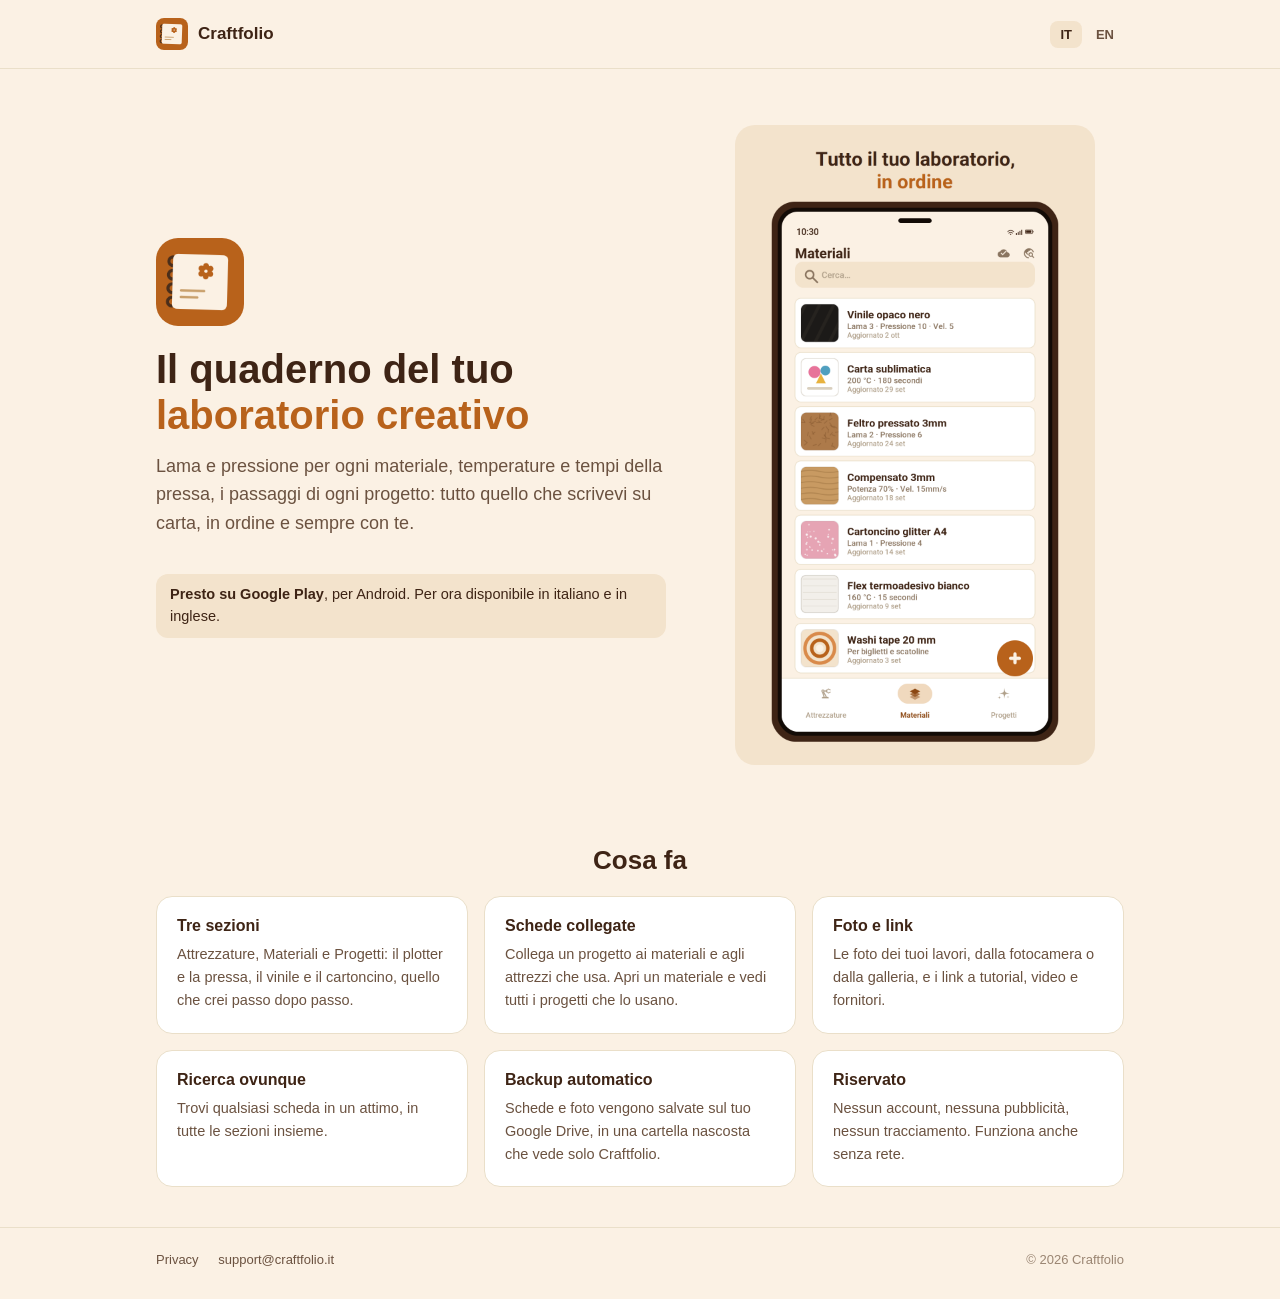
==== index.html @ da94c83a "feat: sito con home (it/en) e privacy policy" ====
<!doctype html>
<html lang="it">
<head>
<meta charset="utf-8">
<meta name="viewport" content="width=device-width, initial-scale=1">
<title>Craftfolio — Il quaderno del tuo laboratorio creativo</title>
<meta name="description" content="Craftfolio è l'app Android per gli appunti di chi fa crafting: impostazioni di lame e pressa, materiali e progetti collegati tra loro, foto, ricerca e backup su Google Drive.">
<link rel="icon" href="assets/icon.png">
<link rel="stylesheet" href="assets/style.css">
</head>
<body>

<header class="site">
  <div class="wrap">
    <a class="brand" href="">
      <img src="assets/icon.png" alt="">
      Craftfolio
    </a>
    <nav class="lang-switch">
      <a href="" class="active">IT</a>
      <a href="en/">EN</a>
    </nav>
  </div>
</header>

<section class="hero">
  <div class="wrap">
    <div>
      <img class="icon" src="assets/icon.png" alt="">
      <h1>Il quaderno del tuo <span>laboratorio creativo</span></h1>
      <p class="sub">Lama e pressione per ogni materiale, temperature e tempi della pressa, i passaggi di ogni progetto: tutto quello che scrivevi su carta, in ordine e sempre con te.</p>
      <p class="notice"><strong>Presto su Google Play</strong>, per Android. Per ora disponibile in italiano e in inglese.</p>
    </div>
    <div class="shot"><img src="assets/screen_materials_it.png" alt="Elenco dei materiali in Craftfolio"></div>
  </div>
</section>

<section>
  <div class="wrap">
    <h2>Cosa fa</h2>
    <div class="grid">
      <div class="card"><h3>Tre sezioni</h3><p>Attrezzature, Materiali e Progetti: il plotter e la pressa, il vinile e il cartoncino, quello che crei passo dopo passo.</p></div>
      <div class="card"><h3>Schede collegate</h3><p>Collega un progetto ai materiali e agli attrezzi che usa. Apri un materiale e vedi tutti i progetti che lo usano.</p></div>
      <div class="card"><h3>Foto e link</h3><p>Le foto dei tuoi lavori, dalla fotocamera o dalla galleria, e i link a tutorial, video e fornitori.</p></div>
      <div class="card"><h3>Ricerca ovunque</h3><p>Trovi qualsiasi scheda in un attimo, in tutte le sezioni insieme.</p></div>
      <div class="card"><h3>Backup automatico</h3><p>Schede e foto vengono salvate sul tuo Google Drive, in una cartella nascosta che vede solo Craftfolio.</p></div>
      <div class="card"><h3>Riservato</h3><p>Nessun account, nessuna pubblicità, nessun tracciamento. Funziona anche senza rete.</p></div>
    </div>
  </div>
</section>

<footer class="site">
  <div class="wrap">
    <div>
      <a href="privacy/">Privacy</a>
      <a href="mailto:support@craftfolio.it">support@craftfolio.it</a>
    </div>
    <div>© 2026 Craftfolio</div>
  </div>
</footer>

</body>
</html>
---- assets/style.css ----
:root {
  --bg: #fbf1e4;
  --surface: #ffffff;
  --surface-2: #f3e3cc;
  --accent: #b8621b;
  --accent-dark: #8c4813;
  --text: #3e2415;
  --text-2: #6b5240;
  --text-3: #9a8572;
  --line: #eadfc9;
}

@media (prefers-color-scheme: dark) {
  :root {
    --bg: #1d1510;
    --surface: #2a1f18;
    --surface-2: #362820;
    --accent: #e08a45;
    --accent-dark: #f0a76a;
    --text: #f6eadb;
    --text-2: #cdb9a5;
    --text-3: #9a8572;
    --line: #3d2e24;
  }
}

* { box-sizing: border-box; }

html, body {
  margin: 0;
  padding: 0;
  background: var(--bg);
  color: var(--text);
  font-family: -apple-system, BlinkMacSystemFont, "Segoe UI", Roboto, Helvetica, Arial, sans-serif;
}

a { color: var(--accent); }
img { max-width: 100%; display: block; }

.wrap { max-width: 1000px; margin: 0 auto; padding: 0 16px; }

/* Header */
header.site { padding: 18px 0; border-bottom: 1px solid var(--line); }
header.site .wrap {
  display: flex; align-items: center; justify-content: space-between; gap: 16px;
}
.brand {
  display: flex; align-items: center; gap: 10px;
  font-weight: 700; font-size: 17px; text-decoration: none; color: var(--text);
}
.brand img { width: 32px; height: 32px; border-radius: 8px; }
.lang-switch { display: flex; gap: 4px; font-size: 13px; }
.lang-switch a {
  padding: 6px 10px; border-radius: 8px; text-decoration: none;
  color: var(--text-2); font-weight: 600;
}
.lang-switch a.active { color: var(--text); background: var(--surface-2); }

/* Hero */
.hero { padding: 56px 0 40px; }
.hero .wrap {
  display: grid; grid-template-columns: 1.1fr 0.9fr; gap: 40px; align-items: center;
}
.hero .icon { width: 88px; height: 88px; border-radius: 22px; margin-bottom: 20px; }
.hero h1 { font-size: 40px; line-height: 1.15; margin: 0 0 14px; }
.hero h1 span { color: var(--accent); }
.hero p.sub { font-size: 18px; line-height: 1.6; color: var(--text-2); margin: 0 0 22px; }
.notice {
  display: inline-block; padding: 10px 14px; border-radius: 12px;
  background: var(--surface-2); color: var(--text); font-size: 14.5px; line-height: 1.5;
}
.hero .shot img { width: 100%; max-width: 360px; margin: 0 auto; border-radius: 20px; }

/* Sections */
section { padding: 40px 0; }
section h2 { font-size: 26px; margin: 0 0 20px; text-align: center; }
.grid { display: grid; grid-template-columns: repeat(3, 1fr); gap: 16px; }
.card {
  background: var(--surface); border: 1px solid var(--line);
  border-radius: 16px; padding: 20px;
}
.card h3 { margin: 0 0 8px; font-size: 16px; }
.card p { margin: 0; color: var(--text-2); font-size: 14.5px; line-height: 1.6; }

/* Footer */
footer.site {
  border-top: 1px solid var(--line); padding: 24px 0 32px;
  color: var(--text-3); font-size: 13px;
}
footer.site .wrap { display: flex; justify-content: space-between; gap: 16px; flex-wrap: wrap; }
footer.site a { color: var(--text-2); text-decoration: none; margin-right: 16px; }

/* Legal pages */
.legal { padding: 36px 0 56px; }
.legal .wrap { max-width: 760px; }
.legal h1 { font-size: 30px; margin: 0 0 6px; }
.legal .updated { color: var(--text-3); font-size: 13px; margin: 0 0 24px; }
.legal h2 { font-size: 18px; margin: 30px 0 10px; }
.legal p, .legal li { color: var(--text-2); font-size: 15px; line-height: 1.7; }
.legal strong { color: var(--text); }
.legal ul { padding-left: 20px; }
.legal hr { border: 0; border-top: 1px solid var(--line); margin: 48px 0 32px; }
.legal .other-lang { font-size: 14px; }

@media (max-width: 720px) {
  .hero { padding: 32px 0 24px; }
  .hero .wrap { grid-template-columns: 1fr; gap: 28px; }
  .hero h1 { font-size: 32px; }
  .grid { grid-template-columns: 1fr; }
}
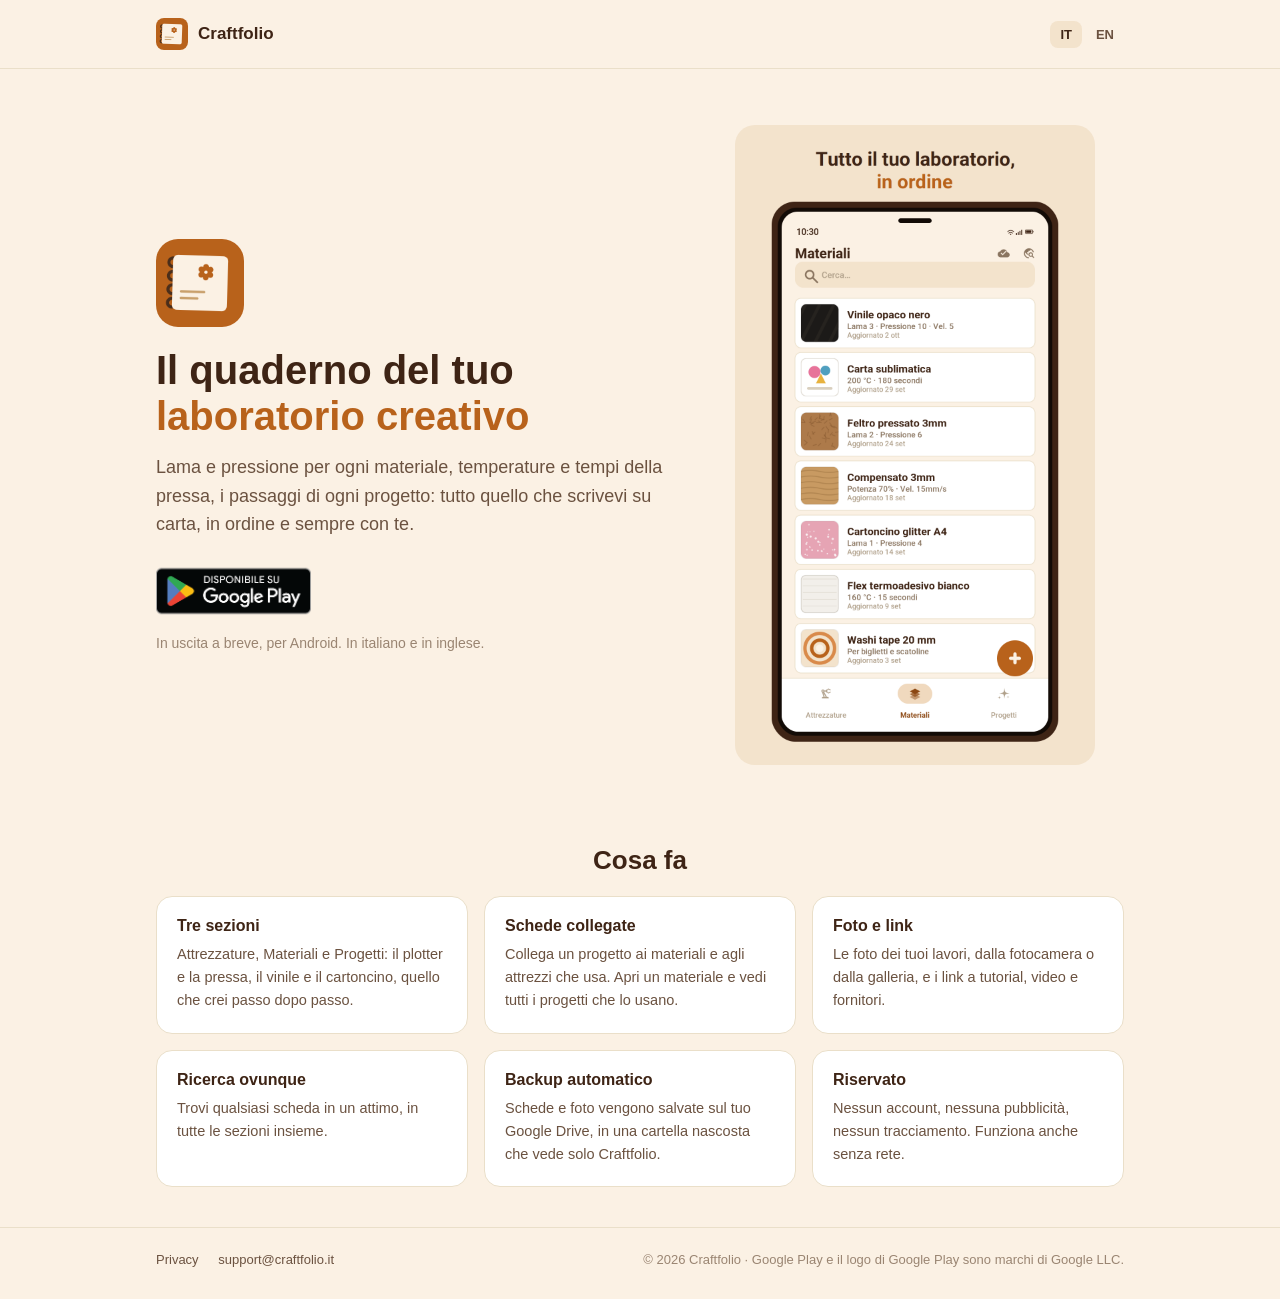
==== commit 8f5df711: "feat: badge di Google Play con link alla scheda dello store" ====
--- a/index.html
+++ b/index.html
@@ -29,7 +29,8 @@
       <img class="icon" src="assets/icon.png" alt="">
       <h1>Il quaderno del tuo <span>laboratorio creativo</span></h1>
       <p class="sub">Lama e pressione per ogni materiale, temperature e tempi della pressa, i passaggi di ogni progetto: tutto quello che scrivevi su carta, in ordine e sempre con te.</p>
-      <p class="notice"><strong>Presto su Google Play</strong>, per Android. Per ora disponibile in italiano e in inglese.</p>
+      <a class="store-badge" href="https://play.google.com/store/apps/details?id=it.craftfolio.app"><img src="assets/google_play_it.png" alt="Disponibile su Google Play"></a>
+      <p class="store-note">In uscita a breve, per Android. In italiano e in inglese.</p>
     </div>
     <div class="shot"><img src="assets/screen_materials_it.png" alt="Elenco dei materiali in Craftfolio"></div>
   </div>
@@ -55,7 +56,7 @@
       <a href="privacy/">Privacy</a>
       <a href="mailto:support@craftfolio.it">support@craftfolio.it</a>
     </div>
-    <div>© 2026 Craftfolio</div>
+    <div>© 2026 Craftfolio · Google Play e il logo di Google Play sono marchi di Google LLC.</div>
   </div>
 </footer>
 
--- a/assets/style.css
+++ b/assets/style.css
@@ -108,3 +108,8 @@
   .hero h1 { font-size: 32px; }
   .grid { grid-template-columns: 1fr; }
 }
+
+/* Google Play badge */
+.store-badge { display: inline-block; }
+.store-badge img { height: 60px; width: auto; }
+.store-note { margin: 10px 0 0; font-size: 14px; color: var(--text-3); }
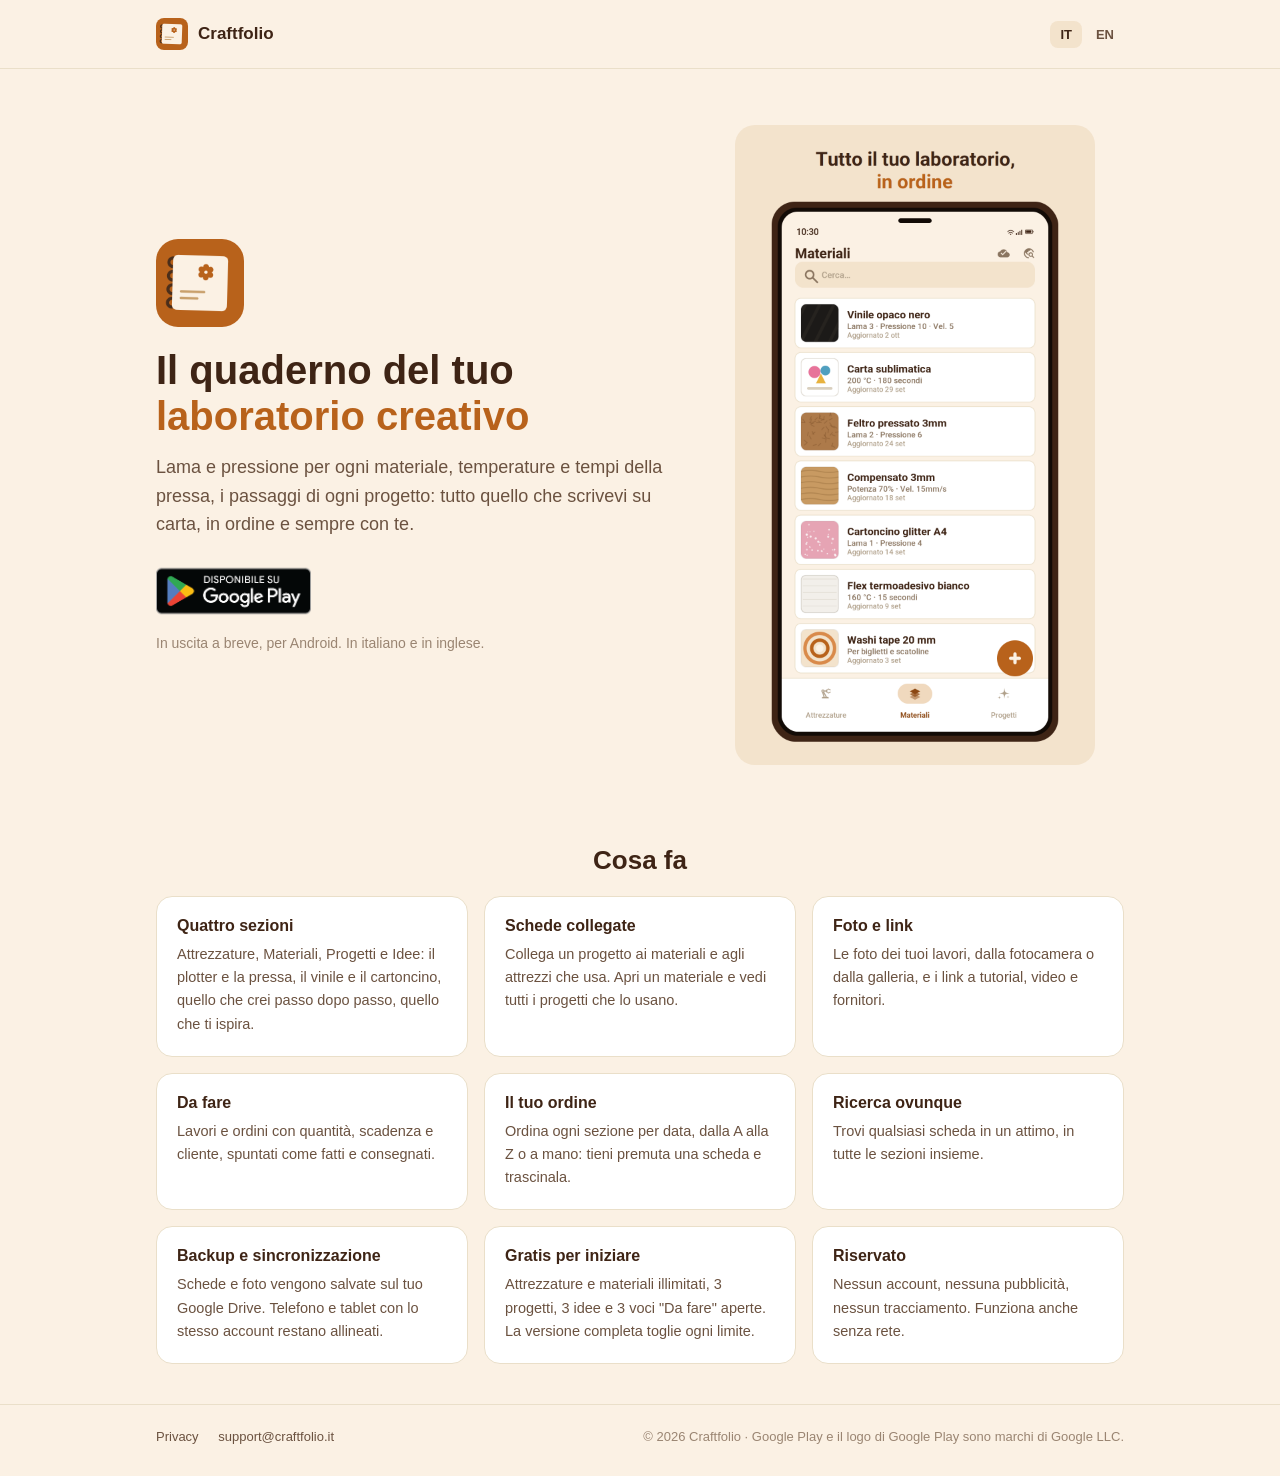
==== commit 16609a17: "docs: quattro sezioni, ordinamento, sincronizzazione e versione gratuita" ====
--- a/index.html
+++ b/index.html
@@ -4,7 +4,7 @@
 <meta charset="utf-8">
 <meta name="viewport" content="width=device-width, initial-scale=1">
 <title>Craftfolio — Il quaderno del tuo laboratorio creativo</title>
-<meta name="description" content="Craftfolio è l'app Android per gli appunti di chi fa crafting: impostazioni di lame e pressa, materiali e progetti collegati tra loro, foto, ricerca e backup su Google Drive.">
+<meta name="description" content="Craftfolio è l'app Android per gli appunti di chi fa crafting: impostazioni di lame e pressa, materiali, progetti e idee collegati tra loro, lista "Da fare", foto, ricerca e backup su Google Drive che sincronizza telefono e tablet.">
 <link rel="icon" href="assets/icon.png">
 <link rel="stylesheet" href="assets/style.css">
 </head>
@@ -40,11 +40,14 @@
   <div class="wrap">
     <h2>Cosa fa</h2>
     <div class="grid">
-      <div class="card"><h3>Tre sezioni</h3><p>Attrezzature, Materiali e Progetti: il plotter e la pressa, il vinile e il cartoncino, quello che crei passo dopo passo.</p></div>
+      <div class="card"><h3>Quattro sezioni</h3><p>Attrezzature, Materiali, Progetti e Idee: il plotter e la pressa, il vinile e il cartoncino, quello che crei passo dopo passo, quello che ti ispira.</p></div>
       <div class="card"><h3>Schede collegate</h3><p>Collega un progetto ai materiali e agli attrezzi che usa. Apri un materiale e vedi tutti i progetti che lo usano.</p></div>
       <div class="card"><h3>Foto e link</h3><p>Le foto dei tuoi lavori, dalla fotocamera o dalla galleria, e i link a tutorial, video e fornitori.</p></div>
+      <div class="card"><h3>Da fare</h3><p>Lavori e ordini con quantità, scadenza e cliente, spuntati come fatti e consegnati.</p></div>
+      <div class="card"><h3>Il tuo ordine</h3><p>Ordina ogni sezione per data, dalla A alla Z o a mano: tieni premuta una scheda e trascinala.</p></div>
       <div class="card"><h3>Ricerca ovunque</h3><p>Trovi qualsiasi scheda in un attimo, in tutte le sezioni insieme.</p></div>
-      <div class="card"><h3>Backup automatico</h3><p>Schede e foto vengono salvate sul tuo Google Drive, in una cartella nascosta che vede solo Craftfolio.</p></div>
+      <div class="card"><h3>Backup e sincronizzazione</h3><p>Schede e foto vengono salvate sul tuo Google Drive. Telefono e tablet con lo stesso account restano allineati.</p></div>
+      <div class="card"><h3>Gratis per iniziare</h3><p>Attrezzature e materiali illimitati, 3 progetti, 3 idee e 3 voci "Da fare" aperte. La versione completa toglie ogni limite.</p></div>
       <div class="card"><h3>Riservato</h3><p>Nessun account, nessuna pubblicità, nessun tracciamento. Funziona anche senza rete.</p></div>
     </div>
   </div>
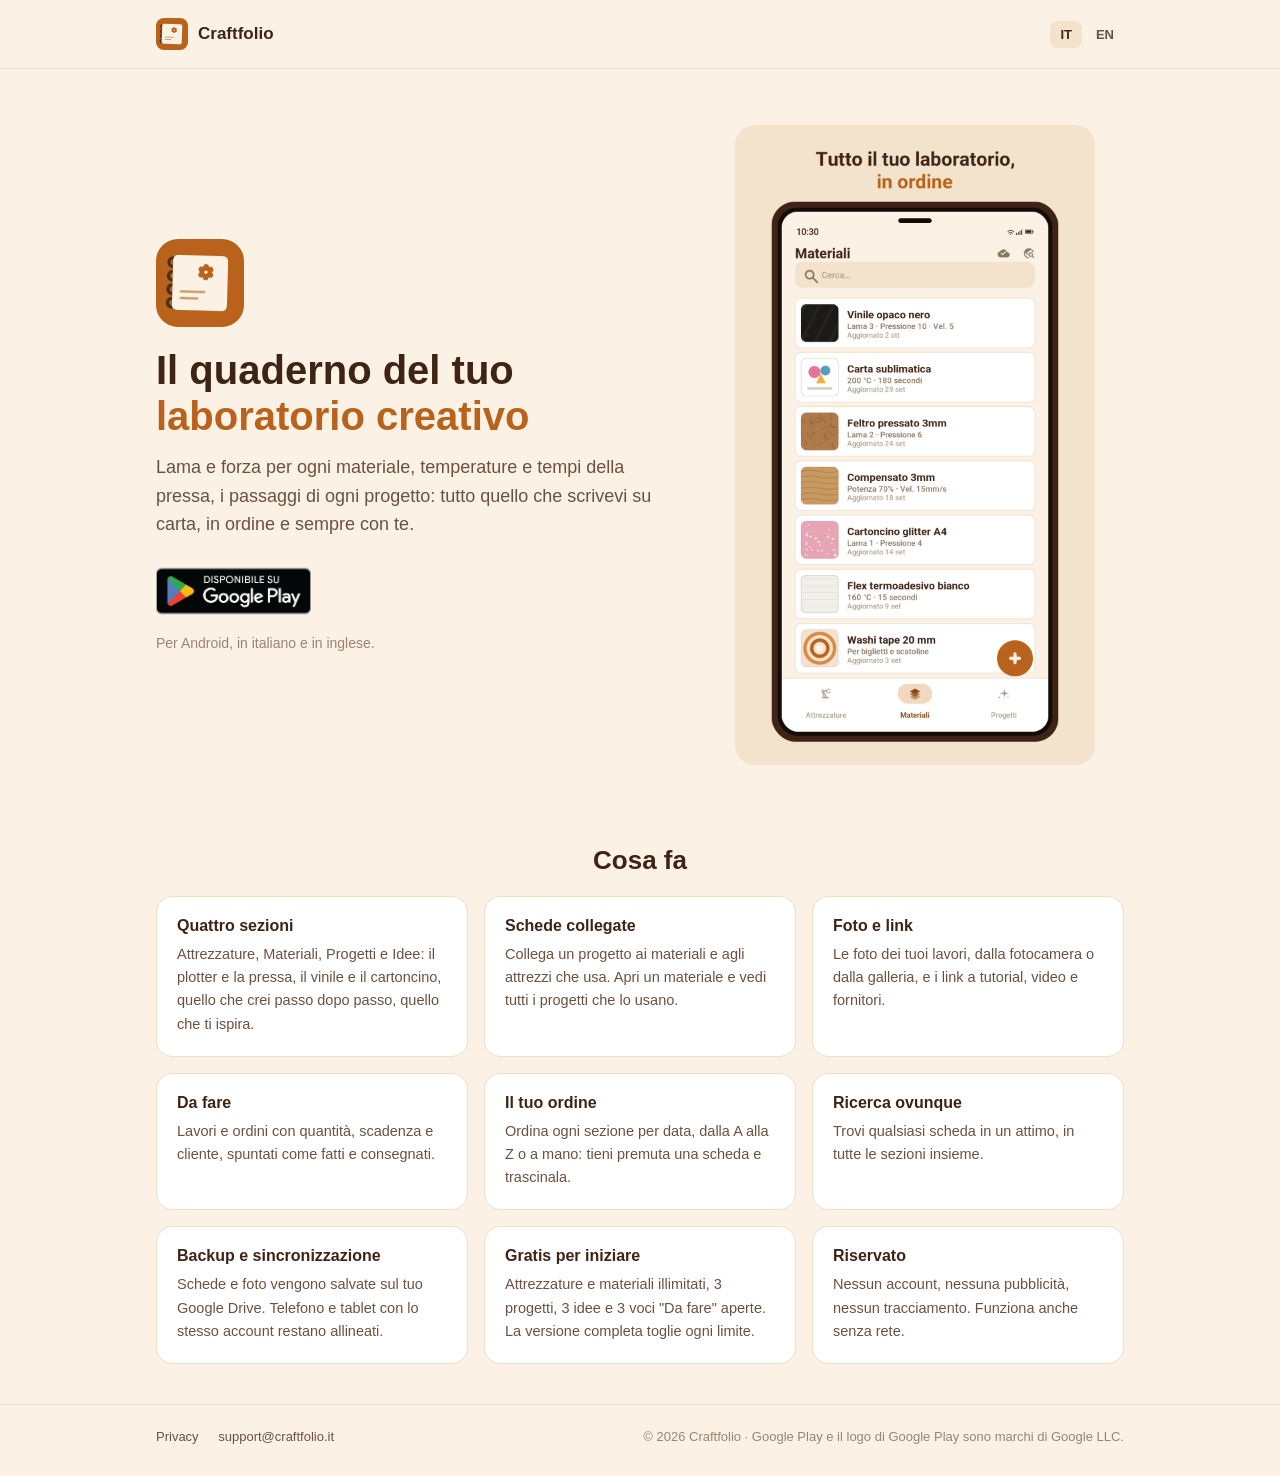
==== commit 8a190fbf: "docs: app disponibile, tolto "In uscita a breve"; "forza" come nell'app" ====
--- a/index.html
+++ b/index.html
@@ -28,9 +28,9 @@
     <div>
       <img class="icon" src="assets/icon.png" alt="">
       <h1>Il quaderno del tuo <span>laboratorio creativo</span></h1>
-      <p class="sub">Lama e pressione per ogni materiale, temperature e tempi della pressa, i passaggi di ogni progetto: tutto quello che scrivevi su carta, in ordine e sempre con te.</p>
+      <p class="sub">Lama e forza per ogni materiale, temperature e tempi della pressa, i passaggi di ogni progetto: tutto quello che scrivevi su carta, in ordine e sempre con te.</p>
       <a class="store-badge" href="https://play.google.com/store/apps/details?id=it.craftfolio.app"><img src="assets/google_play_it.png" alt="Disponibile su Google Play"></a>
-      <p class="store-note">In uscita a breve, per Android. In italiano e in inglese.</p>
+      <p class="store-note">Per Android, in italiano e in inglese.</p>
     </div>
     <div class="shot"><img src="assets/screen_materials_it.png" alt="Elenco dei materiali in Craftfolio"></div>
   </div>
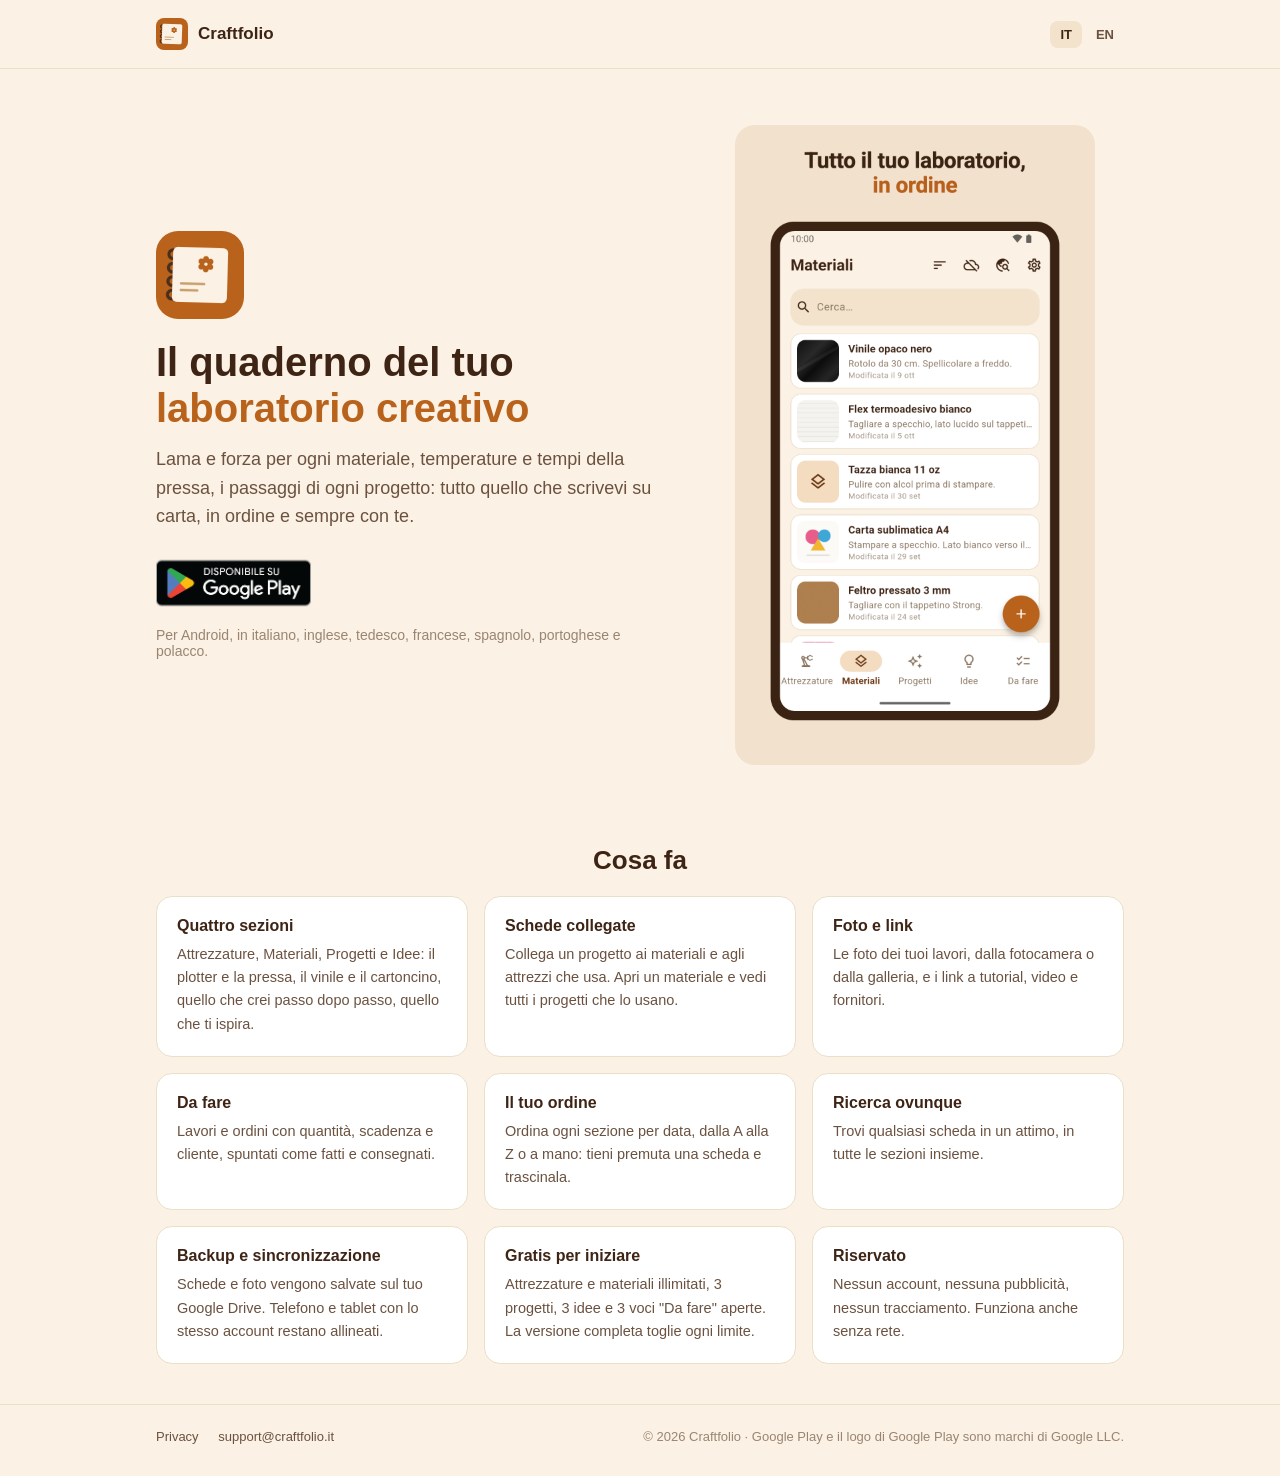
==== commit 9af056c2: "docs: screenshot dall'app vera, app in sette lingue" ====
--- a/index.html
+++ b/index.html
@@ -30,7 +30,7 @@
       <h1>Il quaderno del tuo <span>laboratorio creativo</span></h1>
       <p class="sub">Lama e forza per ogni materiale, temperature e tempi della pressa, i passaggi di ogni progetto: tutto quello che scrivevi su carta, in ordine e sempre con te.</p>
       <a class="store-badge" href="https://play.google.com/store/apps/details?id=it.craftfolio.app"><img src="assets/google_play_it.png" alt="Disponibile su Google Play"></a>
-      <p class="store-note">Per Android, in italiano e in inglese.</p>
+      <p class="store-note">Per Android, in italiano, inglese, tedesco, francese, spagnolo, portoghese e polacco.</p>
     </div>
     <div class="shot"><img src="assets/screen_materials_it.png" alt="Elenco dei materiali in Craftfolio"></div>
   </div>
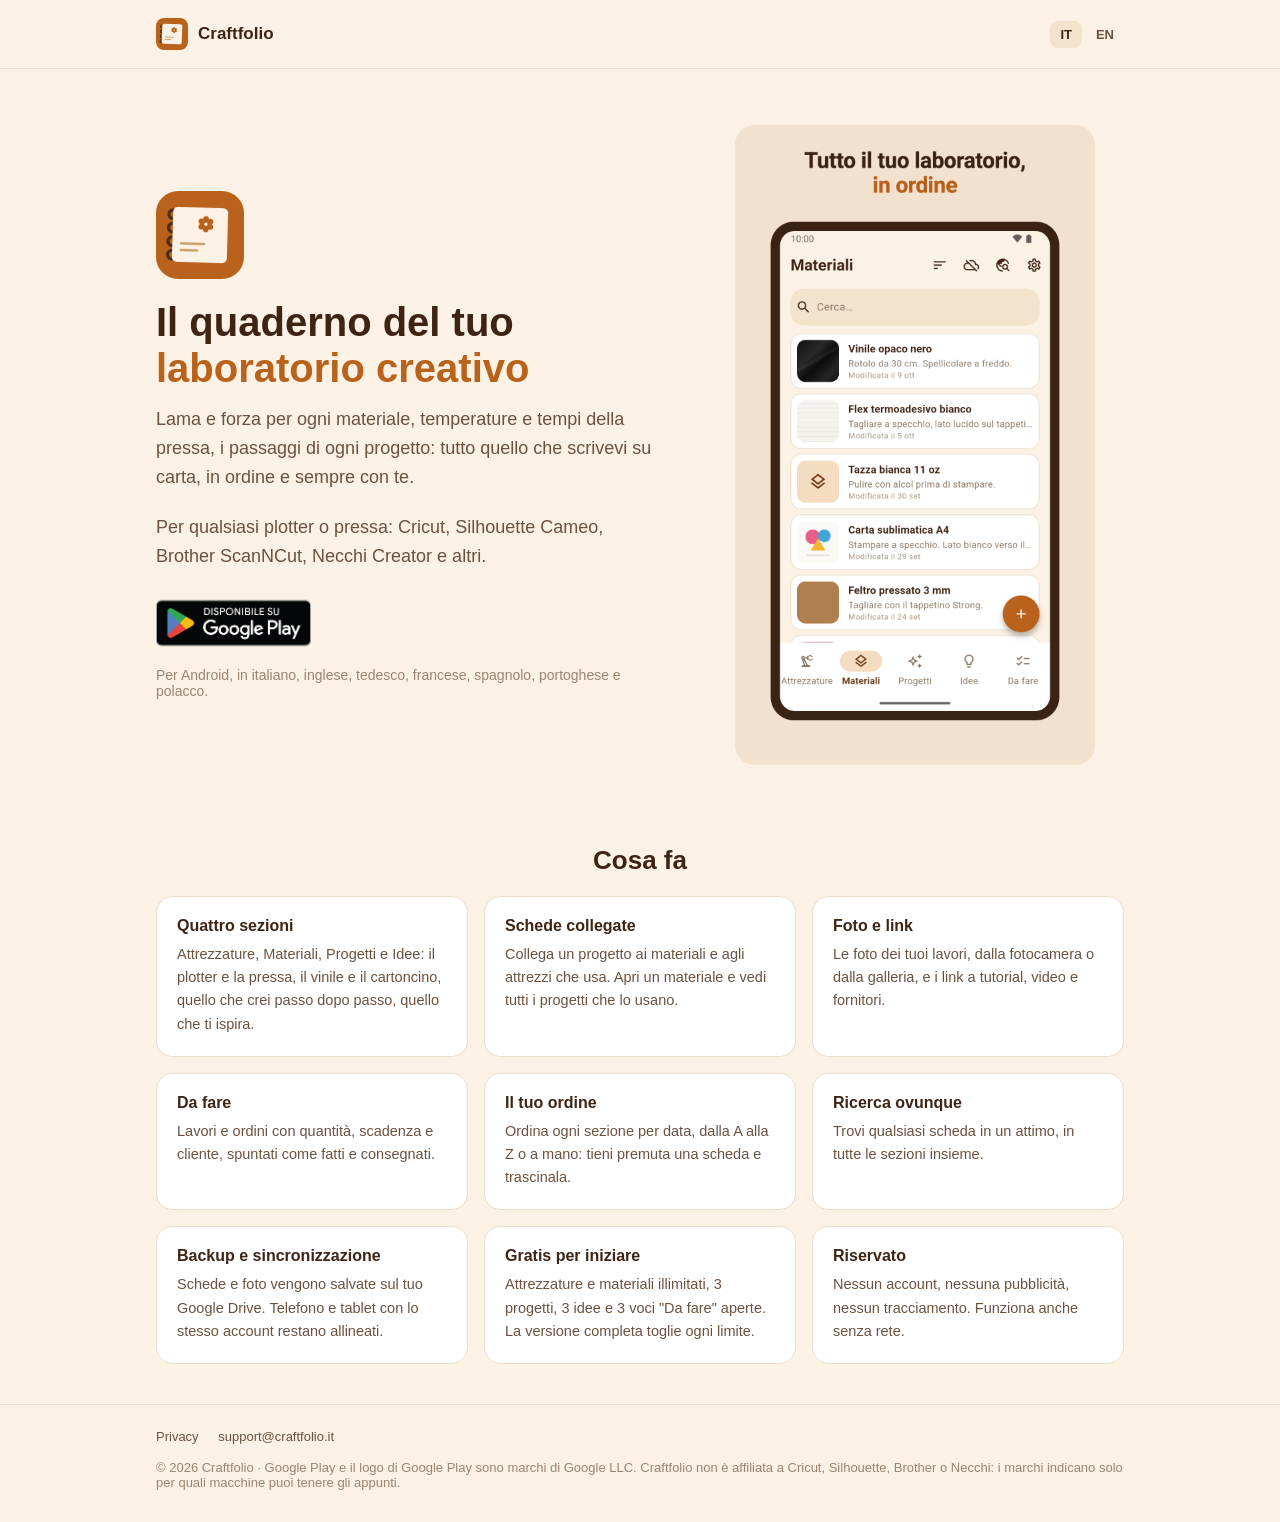
==== commit dfdfc5ee: "docs: parole del plotter e marchi delle macchine, con la nota di non affiliazione" ====
--- a/index.html
+++ b/index.html
@@ -3,8 +3,8 @@
 <head>
 <meta charset="utf-8">
 <meta name="viewport" content="width=device-width, initial-scale=1">
-<title>Craftfolio — Il quaderno del tuo laboratorio creativo</title>
-<meta name="description" content="Craftfolio è l'app Android per gli appunti di chi fa crafting: impostazioni di lame e pressa, materiali, progetti e idee collegati tra loro, lista "Da fare", foto, ricerca e backup su Google Drive che sincronizza telefono e tablet.">
+<title>Craftfolio — Impostazioni di plotter da taglio e pressa, il quaderno del tuo laboratorio</title>
+<meta name="description" content="Craftfolio è l'app Android per gli appunti di chi usa plotter da taglio e pressa: impostazioni di lama e pressa per vinile, sublimazione e flex, materiali, progetti e idee collegati tra loro, lista "Da fare", foto, ricerca e backup su Google Drive che sincronizza telefono e tablet.">
 <link rel="icon" href="assets/icon.png">
 <link rel="stylesheet" href="assets/style.css">
 </head>
@@ -29,6 +29,7 @@
       <img class="icon" src="assets/icon.png" alt="">
       <h1>Il quaderno del tuo <span>laboratorio creativo</span></h1>
       <p class="sub">Lama e forza per ogni materiale, temperature e tempi della pressa, i passaggi di ogni progetto: tutto quello che scrivevi su carta, in ordine e sempre con te.</p>
+      <p class="sub">Per qualsiasi plotter o pressa: Cricut, Silhouette Cameo, Brother ScanNCut, Necchi Creator e altri.</p>
       <a class="store-badge" href="https://play.google.com/store/apps/details?id=it.craftfolio.app"><img src="assets/google_play_it.png" alt="Disponibile su Google Play"></a>
       <p class="store-note">Per Android, in italiano, inglese, tedesco, francese, spagnolo, portoghese e polacco.</p>
     </div>
@@ -59,7 +60,7 @@
       <a href="privacy/">Privacy</a>
       <a href="mailto:support@craftfolio.it">support@craftfolio.it</a>
     </div>
-    <div>© 2026 Craftfolio · Google Play e il logo di Google Play sono marchi di Google LLC.</div>
+    <div>© 2026 Craftfolio · Google Play e il logo di Google Play sono marchi di Google LLC. Craftfolio non è affiliata a Cricut, Silhouette, Brother o Necchi: i marchi indicano solo per quali macchine puoi tenere gli appunti.</div>
   </div>
 </footer>
 
